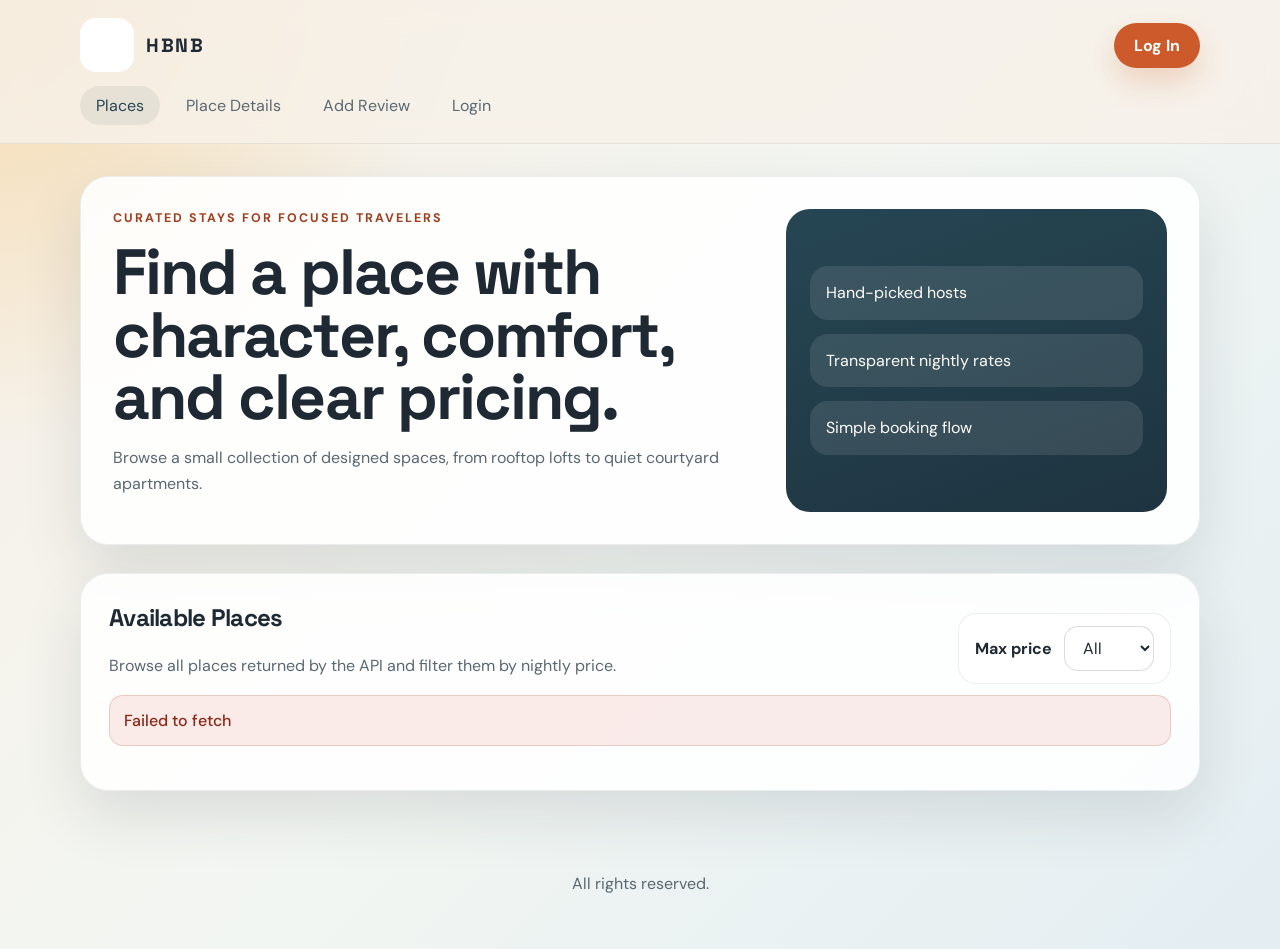
==== part4/index.html @ 003c33c9 "HBNBpart4" ====
<!DOCTYPE html>
<html lang="en">
<head>
    <meta charset="UTF-8">
    <meta name="viewport" content="width=device-width, initial-scale=1.0">
    <title>HBNB | Discover Stays</title>
    <meta name="api-base-url" content="http://127.0.0.1:5000/api/v1">
    <link rel="icon" type="image/png" href="icon.png">
    <link rel="preconnect" href="https://fonts.googleapis.com">
    <link rel="preconnect" href="https://fonts.gstatic.com" crossorigin>
    <link href="https://fonts.googleapis.com/css2?family=DM+Sans:wght@400;500;700&family=Space+Grotesk:wght@500;700&display=swap" rel="stylesheet">
    <link rel="stylesheet" href="styles.css">
</head>
<body>
    <header class="site-header">
        <div class="brand-bar">
            <a href="index.html" class="brand-link" aria-label="HBNB home page">
                <img src="logo.png" alt="HBNB logo" class="logo">
                <span class="brand-name">HBNB</span>
            </a>
            <a href="login.html" class="login-button" id="login-button">Log In</a>
        </div>
        <nav class="main-nav" aria-label="Primary navigation">
            <a href="index.html" aria-current="page">Places</a>
            <a href="place.html">Place Details</a>
            <a href="add_review.html">Add Review</a>
            <a href="login.html" id="login-link">Login</a>
        </nav>
    </header>

    <main>
        <section class="hero-section">
            <div>
                <p class="eyebrow">Curated stays for focused travelers</p>
                <h1>Find a place with character, comfort, and clear pricing.</h1>
                <p class="hero-copy">Browse a small collection of designed spaces, from rooftop lofts to quiet courtyard apartments.</p>
            </div>
            <aside class="hero-panel" aria-label="Highlights">
                <p>Hand-picked hosts</p>
                <p>Transparent nightly rates</p>
                <p>Simple booking flow</p>
            </aside>
        </section>

        <section class="section-shell" aria-labelledby="places-heading">
            <div class="section-heading">
                <div>
                    <h2 id="places-heading">Available Places</h2>
                    <p>Browse all places returned by the API and filter them by nightly price.</p>
                </div>
                <div class="filter-panel">
                    <label for="price-filter">Max price</label>
                    <select id="price-filter" name="price-filter">
                        <option value="10">10</option>
                        <option value="50">50</option>
                        <option value="100">100</option>
                        <option value="all" selected>All</option>
                    </select>
                </div>
            </div>

            <p id="places-feedback" class="form-feedback" aria-live="polite">Loading places...</p>
            <div class="places-grid" id="places-list"></div>
        </section>
    </main>

    <footer class="site-footer">
        <p>All rights reserved.</p>
    </footer>
    <script src="scripts.js"></script>
</body>
</html>
---- part4/styles.css ----
:root {
    --sand: #f7f1e8;
    --paper: rgba(255, 255, 255, 0.88);
    --ink: #1f2933;
    --muted: #5a6872;
    --line: #ddd;
    --accent: #cc5a2b;
    --accent-dark: #9f3f1d;
    --forest: #264653;
    --gold: #f0b44c;
    --shadow: 0 24px 60px rgba(31, 41, 51, 0.12);
}

* {
    box-sizing: border-box;
}

html {
    scroll-behavior: smooth;
}

body {
    margin: 0;
    min-height: 100vh;
    font-family: "DM Sans", sans-serif;
    color: var(--ink);
    background:
        radial-gradient(circle at top left, rgba(240, 180, 76, 0.35), transparent 28%),
        linear-gradient(135deg, #f8efe5 0%, #f2f6f2 52%, #e3edf2 100%);
}

a {
    color: inherit;
    text-decoration: none;
}

img {
    display: block;
    max-width: 100%;
}

main {
    width: min(1120px, calc(100% - 32px));
    margin: 0 auto;
    padding: 32px 0 64px;
}

h1,
h2,
h3 {
    margin-top: 0;
    font-family: "Space Grotesk", sans-serif;
    letter-spacing: -0.03em;
}

p,
li,
label,
input,
select,
textarea,
button {
    font-size: 1rem;
    line-height: 1.6;
}

.site-header {
    position: sticky;
    top: 0;
    z-index: 10;
    backdrop-filter: blur(14px);
    background: rgba(247, 241, 232, 0.82);
    border-bottom: 1px solid rgba(31, 41, 51, 0.08);
}

.brand-bar,
.main-nav,
.site-footer {
    width: min(1120px, calc(100% - 32px));
    margin: 0 auto;
}

.brand-bar {
    display: flex;
    align-items: center;
    justify-content: space-between;
    gap: 16px;
    padding: 18px 0 14px;
}

.brand-link {
    display: inline-flex;
    align-items: center;
    gap: 12px;
}

.logo {
    width: 54px;
    height: 54px;
    border-radius: 16px;
}

.brand-name {
    font-family: "Space Grotesk", sans-serif;
    font-size: 1.2rem;
    font-weight: 700;
    letter-spacing: 0.08em;
}

.main-nav {
    display: flex;
    flex-wrap: wrap;
    gap: 10px;
    padding: 0 0 18px;
}

.main-nav a,
.login-button,
.details-button {
    border-radius: 999px;
    transition: transform 0.2s ease, background-color 0.2s ease, color 0.2s ease;
}

.main-nav a {
    padding: 9px 16px;
    color: var(--muted);
}

.main-nav a:hover,
.main-nav a[aria-current="page"] {
    color: var(--forest);
    background: rgba(38, 70, 83, 0.08);
}

.login-button,
.details-button,
.submit-button {
    display: inline-flex;
    align-items: center;
    justify-content: center;
    padding: 12px 20px;
    border: 0;
    cursor: pointer;
    background: var(--accent);
    color: #fff;
    font-weight: 700;
    box-shadow: 0 14px 30px rgba(204, 90, 43, 0.22);
}

.login-button:hover,
.details-button:hover,
.submit-button:hover {
    transform: translateY(-1px);
    background: var(--accent-dark);
}

.hero-section,
.section-shell,
.form-shell,
.add-review,
.place-details {
    background: var(--paper);
    border: 1px solid rgba(31, 41, 51, 0.08);
    border-radius: 28px;
    box-shadow: var(--shadow);
}

.hero-section {
    display: grid;
    grid-template-columns: 1.7fr 1fr;
    gap: 24px;
    padding: 32px;
    margin-bottom: 28px;
    overflow: hidden;
}

.hero-section h1,
.place-header h1,
.form-shell h1,
.add-review h1 {
    font-size: clamp(2.3rem, 5vw, 4.4rem);
    line-height: 0.98;
    margin-bottom: 16px;
}

.eyebrow {
    margin: 0 0 12px;
    text-transform: uppercase;
    letter-spacing: 0.16em;
    color: var(--accent-dark);
    font-size: 0.78rem;
    font-weight: 700;
}

.hero-copy,
.supporting-copy,
.host-line,
.review-meta,
.section-heading p,
.card-content p,
.place-info p,
.feature-list,
.form-shell p,
.add-review p {
    color: var(--muted);
}

.hero-panel {
    display: grid;
    gap: 14px;
    align-content: center;
    padding: 24px;
    border-radius: 24px;
    background: linear-gradient(160deg, var(--forest), #1e3440);
    color: #fefcf8;
}

.hero-panel p {
    margin: 0;
    padding: 14px 16px;
    border-radius: 18px;
    background: rgba(255, 255, 255, 0.1);
}

.section-shell {
    padding: 28px;
}

.section-heading,
.place-header,
.review-heading {
    display: flex;
    align-items: center;
    justify-content: space-between;
    gap: 16px;
}

.places-grid,
.reviews-grid,
.place-info-grid {
    display: grid;
    gap: 20px;
}

.places-grid {
    grid-template-columns: repeat(auto-fit, minmax(240px, 1fr));
}

.place-card,
.review-card {
    margin: 20px;
    padding: 10px;
    border: 1px solid #ddd;
    border-radius: 10px;
    background: #fffdfa;
}

.place-card {
    display: flex;
    flex-direction: column;
    overflow: hidden;
    min-height: 100%;
}

.place-card.is-hidden {
    display: none;
}

.card-media,
.place-hero {
    border-radius: 18px;
    background-size: cover;
    background-position: center;
}

.card-media {
    min-height: 180px;
}

.card-content {
    display: grid;
    gap: 12px;
    padding: 16px 8px 8px;
}

.card-meta {
    display: flex;
    flex-wrap: wrap;
    gap: 12px;
    color: var(--muted);
    font-size: 0.95rem;
}

.card-actions {
    margin-top: auto;
    padding-top: 8px;
}

.price-tag,
.price-badge {
    font-weight: 700;
    color: var(--accent-dark);
}

.place-details {
    padding: 28px;
}

.place-hero {
    min-height: 300px;
    margin-bottom: 24px;
}

.place-header {
    margin-bottom: 20px;
}

.price-badge {
    padding: 12px 16px;
    border-radius: 18px;
    background: rgba(240, 180, 76, 0.2);
    white-space: nowrap;
}

.place-info-grid {
    grid-template-columns: repeat(auto-fit, minmax(220px, 1fr));
    margin-bottom: 28px;
}

.place-info {
    padding: 20px;
    border-radius: 22px;
    background: rgba(255, 255, 255, 0.78);
    border: 1px solid rgba(31, 41, 51, 0.08);
}

.feature-list {
    margin: 0;
    padding-left: 20px;
}

.review-card h3 {
    margin-bottom: 8px;
}

.reviews-section {
    padding-top: 6px;
}

.auth-layout,
.review-layout {
    display: grid;
    place-items: center;
    min-height: calc(100vh - 225px);
}

.form-shell,
.add-review {
    width: min(720px, 100%);
    padding: 32px;
}

.form {
    display: grid;
    gap: 14px;
}

.form-feedback {
    margin: 0 0 16px;
    padding: 12px 14px;
    border-radius: 14px;
    border: 1px solid transparent;
    font-weight: 500;
}

.form-feedback.is-error {
    border-color: rgba(163, 45, 31, 0.18);
    background: rgba(214, 72, 48, 0.1);
    color: #8a2718;
}

.form-feedback.is-success {
    border-color: rgba(40, 110, 78, 0.18);
    background: rgba(60, 140, 102, 0.1);
    color: #215f45;
}

.filter-panel {
    display: inline-flex;
    align-items: center;
    gap: 12px;
    padding: 12px 16px;
    border-radius: 18px;
    background: rgba(255, 255, 255, 0.78);
    border: 1px solid rgba(31, 41, 51, 0.08);
}

.filter-panel label {
    font-weight: 700;
}

.filter-panel select {
    min-width: 90px;
    padding: 10px 14px;
    border: 1px solid rgba(31, 41, 51, 0.16);
    border-radius: 14px;
    background: #fff;
    color: var(--ink);
    font-family: inherit;
}

.filter-panel select:focus {
    outline: 2px solid rgba(204, 90, 43, 0.24);
    border-color: var(--accent);
}

.is-authenticated {
    display: none;
}

.form label {
    font-weight: 700;
}

.form input,
.form select,
.form textarea {
    width: 100%;
    padding: 14px 16px;
    border: 1px solid rgba(31, 41, 51, 0.16);
    border-radius: 16px;
    background: rgba(255, 255, 255, 0.9);
    color: var(--ink);
    font-family: inherit;
}

.form textarea {
    resize: vertical;
}

.form input:focus,
.form select:focus,
.form textarea:focus {
    outline: 2px solid rgba(204, 90, 43, 0.24);
    border-color: var(--accent);
}

.submit-button {
    justify-self: start;
    margin-top: 8px;
}

.submit-button[disabled] {
    cursor: wait;
    opacity: 0.72;
    transform: none;
    box-shadow: none;
}

.site-footer {
    padding: 0 0 36px;
    color: var(--muted);
    text-align: center;
}

.media-loft {
    background-image: linear-gradient(140deg, rgba(38, 70, 83, 0.22), rgba(204, 90, 43, 0.16)), linear-gradient(135deg, #a8d5e2 0%, #f6d39d 55%, #d88963 100%);
}

.media-courtyard {
    background-image: linear-gradient(140deg, rgba(38, 70, 83, 0.12), rgba(204, 90, 43, 0.1)), linear-gradient(135deg, #b8d8ba 0%, #f0edcc 50%, #d6a184 100%);
}

.media-cliff {
    background-image: linear-gradient(140deg, rgba(38, 70, 83, 0.28), rgba(204, 90, 43, 0.1)), linear-gradient(135deg, #7db7c8 0%, #d9ebf2 45%, #f2c572 100%);
}

@media (max-width: 780px) {
    .hero-section,
    .section-heading,
    .place-header,
    .review-heading {
        grid-template-columns: 1fr;
        flex-direction: column;
        align-items: flex-start;
    }

    .hero-section {
        padding: 24px;
    }

    .place-card,
    .review-card {
        margin: 20px 0;
    }

    .brand-bar {
        align-items: flex-start;
        flex-direction: column;
    }

    .main-nav {
        padding-bottom: 14px;
    }

    .filter-panel {
        width: 100%;
        justify-content: space-between;
    }

    .form-shell,
    .add-review,
    .place-details,
    .section-shell {
        padding: 22px;
    }
}
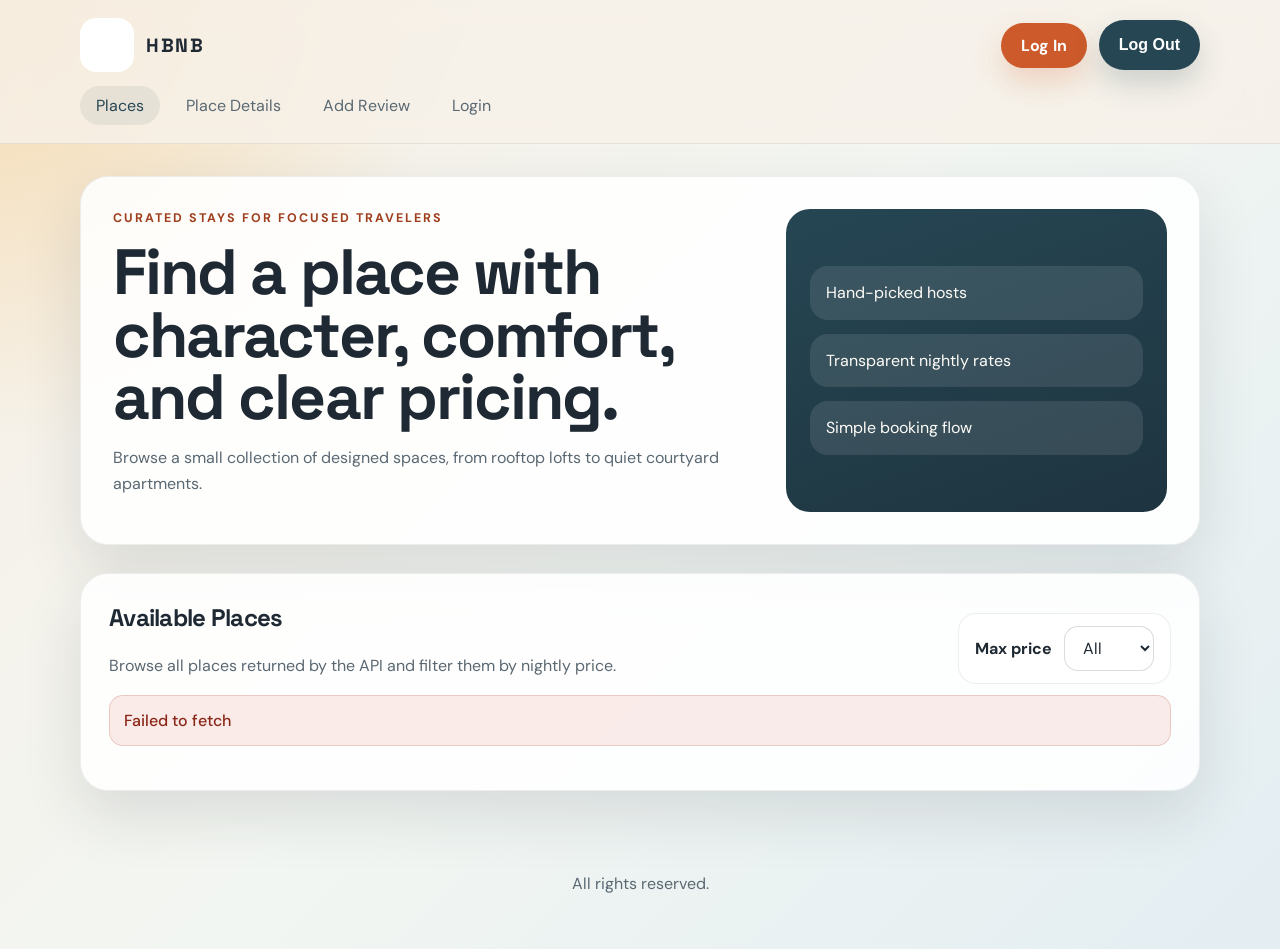
==== commit a4ccd806: "HBNBpart4" ====
--- a/part4/index.html
+++ b/part4/index.html
@@ -18,7 +18,10 @@
                 <img src="logo.png" alt="HBNB logo" class="logo">
                 <span class="brand-name">HBNB</span>
             </a>
-            <a href="login.html" class="login-button" id="login-button">Log In</a>
+            <div class="header-actions">
+                <a href="login.html" class="login-button" id="login-button">Log In</a>
+                <button type="button" class="login-button logout-button" id="logout-button" hidden>Log Out</button>
+            </div>
         </div>
         <nav class="main-nav" aria-label="Primary navigation">
             <a href="index.html" aria-current="page">Places</a>
--- a/part4/styles.css
+++ b/part4/styles.css
@@ -89,6 +89,12 @@
 }
 
 .brand-link {
+    display: inline-flex;
+    align-items: center;
+    gap: 12px;
+}
+
+.header-actions {
     display: inline-flex;
     align-items: center;
     gap: 12px;
@@ -147,11 +153,20 @@
     box-shadow: 0 14px 30px rgba(204, 90, 43, 0.22);
 }
 
+.logout-button {
+    background: var(--forest);
+    box-shadow: 0 14px 30px rgba(38, 70, 83, 0.2);
+}
+
 .login-button:hover,
 .details-button:hover,
 .submit-button:hover {
     transform: translateY(-1px);
     background: var(--accent-dark);
+}
+
+.logout-button:hover {
+    background: #1e3440;
 }
 
 .hero-section,
@@ -306,6 +321,10 @@
     padding: 28px;
 }
 
+.place-details .form-feedback {
+    margin-bottom: 24px;
+}
+
 .place-hero {
     min-height: 300px;
     margin-bottom: 24px;
@@ -339,12 +358,33 @@
     padding-left: 20px;
 }
 
+.feature-list.is-empty,
+.reviews-grid.is-empty {
+    color: var(--muted);
+}
+
+.detail-stack {
+    display: grid;
+    gap: 12px;
+}
+
+.detail-stack p {
+    margin: 0;
+}
+
 .review-card h3 {
     margin-bottom: 8px;
 }
 
 .reviews-section {
     padding-top: 6px;
+}
+
+.reviews-grid.is-empty {
+    padding: 20px;
+    border-radius: 18px;
+    background: rgba(255, 255, 255, 0.7);
+    border: 1px solid rgba(31, 41, 51, 0.08);
 }
 
 .auth-layout,
@@ -499,6 +539,10 @@
         flex-direction: column;
     }
 
+    .header-actions {
+        width: 100%;
+    }
+
     .main-nav {
         padding-bottom: 14px;
     }
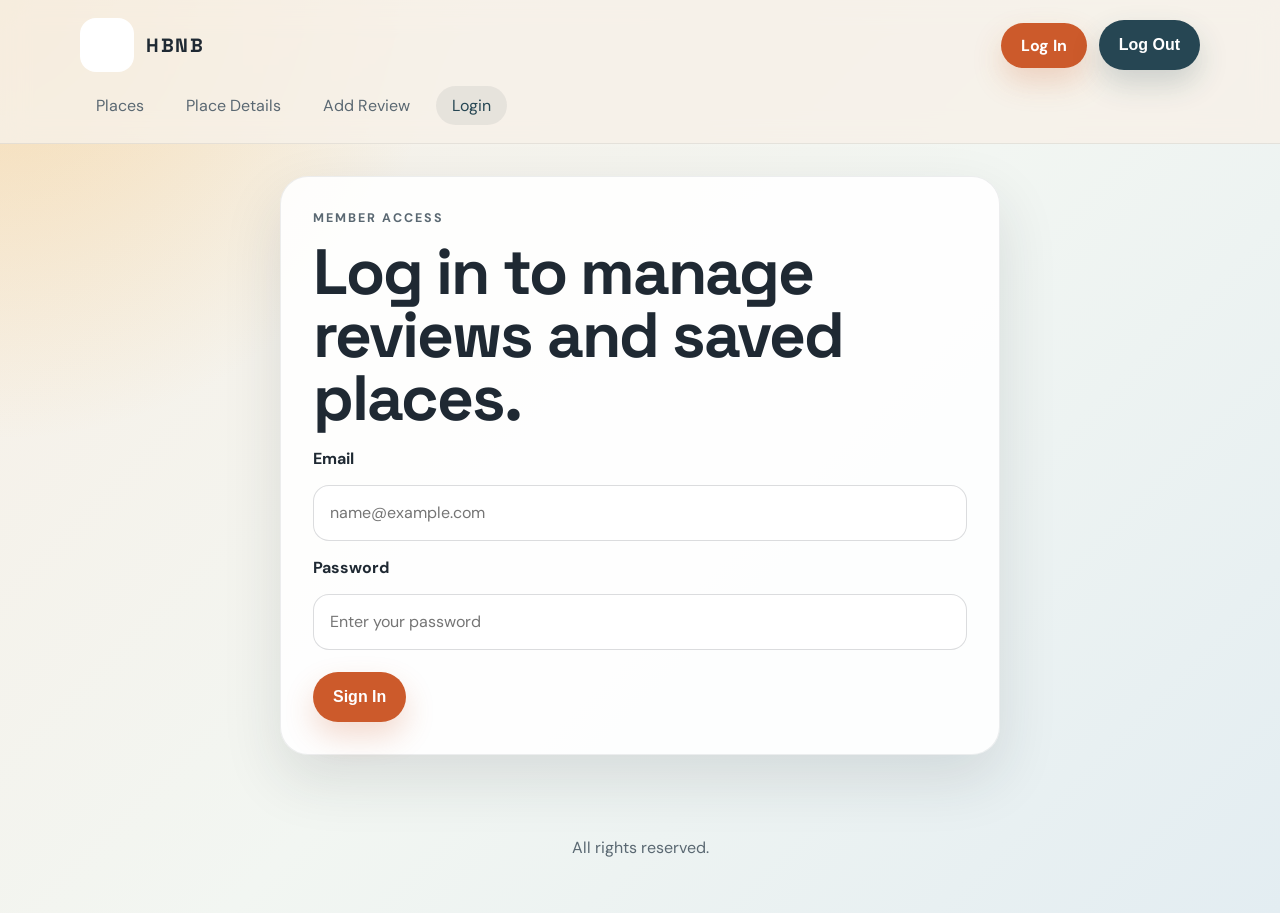
==== commit 5870b732: "HBNBpart4" ====
--- a/part4/index.html
+++ b/part4/index.html
@@ -49,14 +49,11 @@
             <div class="section-heading">
                 <div>
                     <h2 id="places-heading">Available Places</h2>
-                    <p>Browse all places returned by the API and filter them by nightly price.</p>
+                    <p>Browse all places returned by the API and filter them by country.</p>
                 </div>
                 <div class="filter-panel">
-                    <label for="price-filter">Max price</label>
-                    <select id="price-filter" name="price-filter">
-                        <option value="10">10</option>
-                        <option value="50">50</option>
-                        <option value="100">100</option>
+                    <label for="country-filter">Country</label>
+                    <select id="country-filter" name="country-filter">
                         <option value="all" selected>All</option>
                     </select>
                 </div>
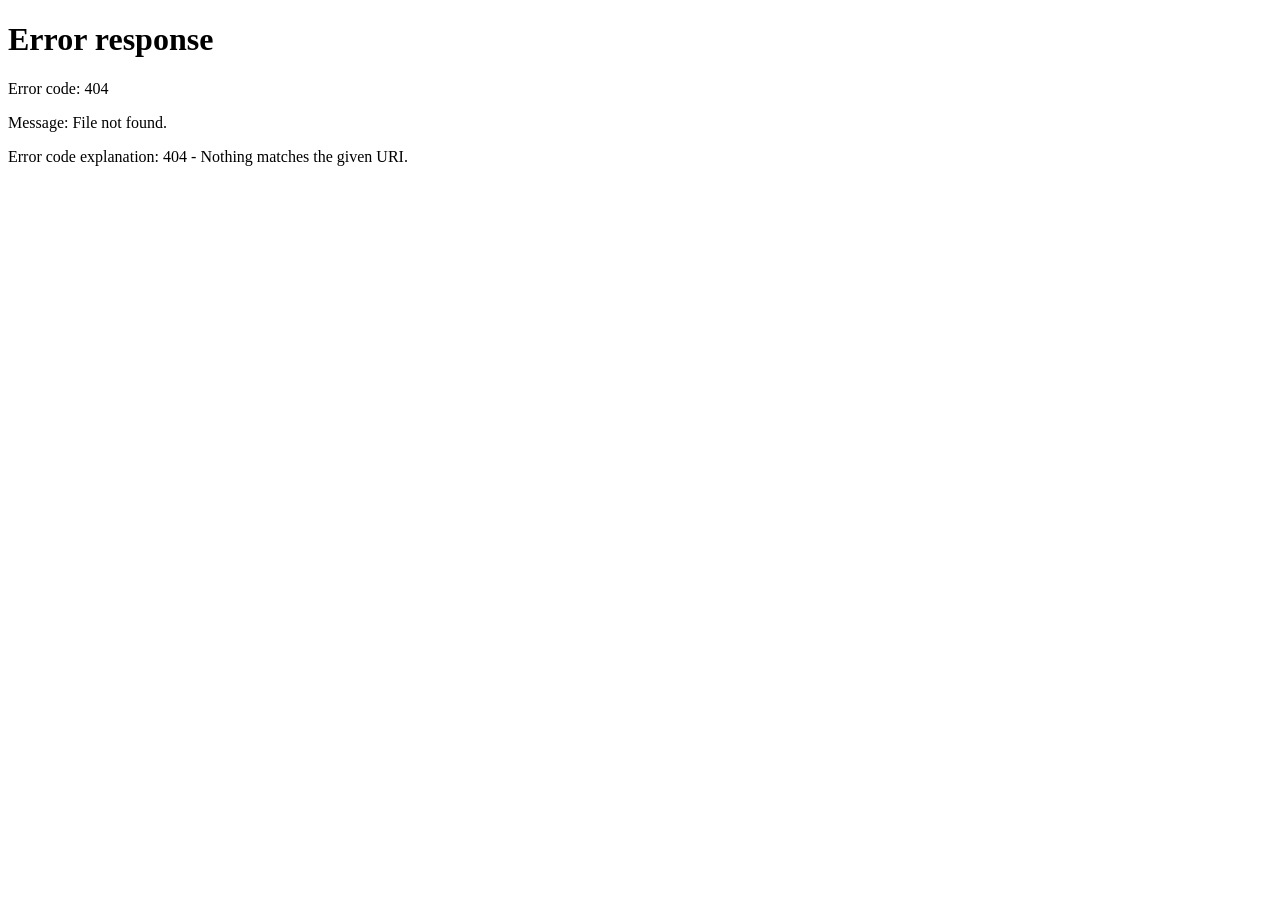
==== commit 97b59588: "HBNBpart4" ====
--- a/part4/index.html
+++ b/part4/index.html
@@ -3,6 +3,9 @@
 <head>
     <meta charset="UTF-8">
     <meta name="viewport" content="width=device-width, initial-scale=1.0">
+    <meta http-equiv="Cache-Control" content="no-cache, no-store, must-revalidate">
+    <meta http-equiv="Pragma" content="no-cache">
+    <meta http-equiv="Expires" content="0">
     <title>HBNB | Discover Stays</title>
     <meta name="api-base-url" content="http://127.0.0.1:5000/api/v1">
     <link rel="icon" type="image/png" href="icon.png">
@@ -14,20 +17,20 @@
 <body>
     <header class="site-header">
         <div class="brand-bar">
-            <a href="index.html" class="brand-link" aria-label="HBNB home page">
+            <a href="/index.html?v=20260331c" class="brand-link" aria-label="HBNB home page">
                 <img src="logo.png" alt="HBNB logo" class="logo">
                 <span class="brand-name">HBNB</span>
             </a>
             <div class="header-actions">
-                <a href="login.html" class="login-button" id="login-button">Log In</a>
+                <a href="/login.html?v=20260331c" class="login-button" id="login-button">Log In</a>
                 <button type="button" class="login-button logout-button" id="logout-button" hidden>Log Out</button>
             </div>
         </div>
         <nav class="main-nav" aria-label="Primary navigation">
-            <a href="index.html" aria-current="page">Places</a>
-            <a href="place.html">Place Details</a>
-            <a href="add_review.html">Add Review</a>
-            <a href="login.html" id="login-link">Login</a>
+            <a href="/index.html?v=20260331c" aria-current="page">Places</a>
+            <a href="/place.html?v=20260331c">Place Details</a>
+            <a href="/add_review.html?v=20260331c">Add Review</a>
+            <a href="/login.html?v=20260331c" id="login-link">Login</a>
         </nav>
     </header>
 
@@ -67,6 +70,6 @@
     <footer class="site-footer">
         <p>All rights reserved.</p>
     </footer>
-    <script src="scripts.js"></script>
+    <script src="scripts.js?v=20260331c"></script>
 </body>
 </html>
